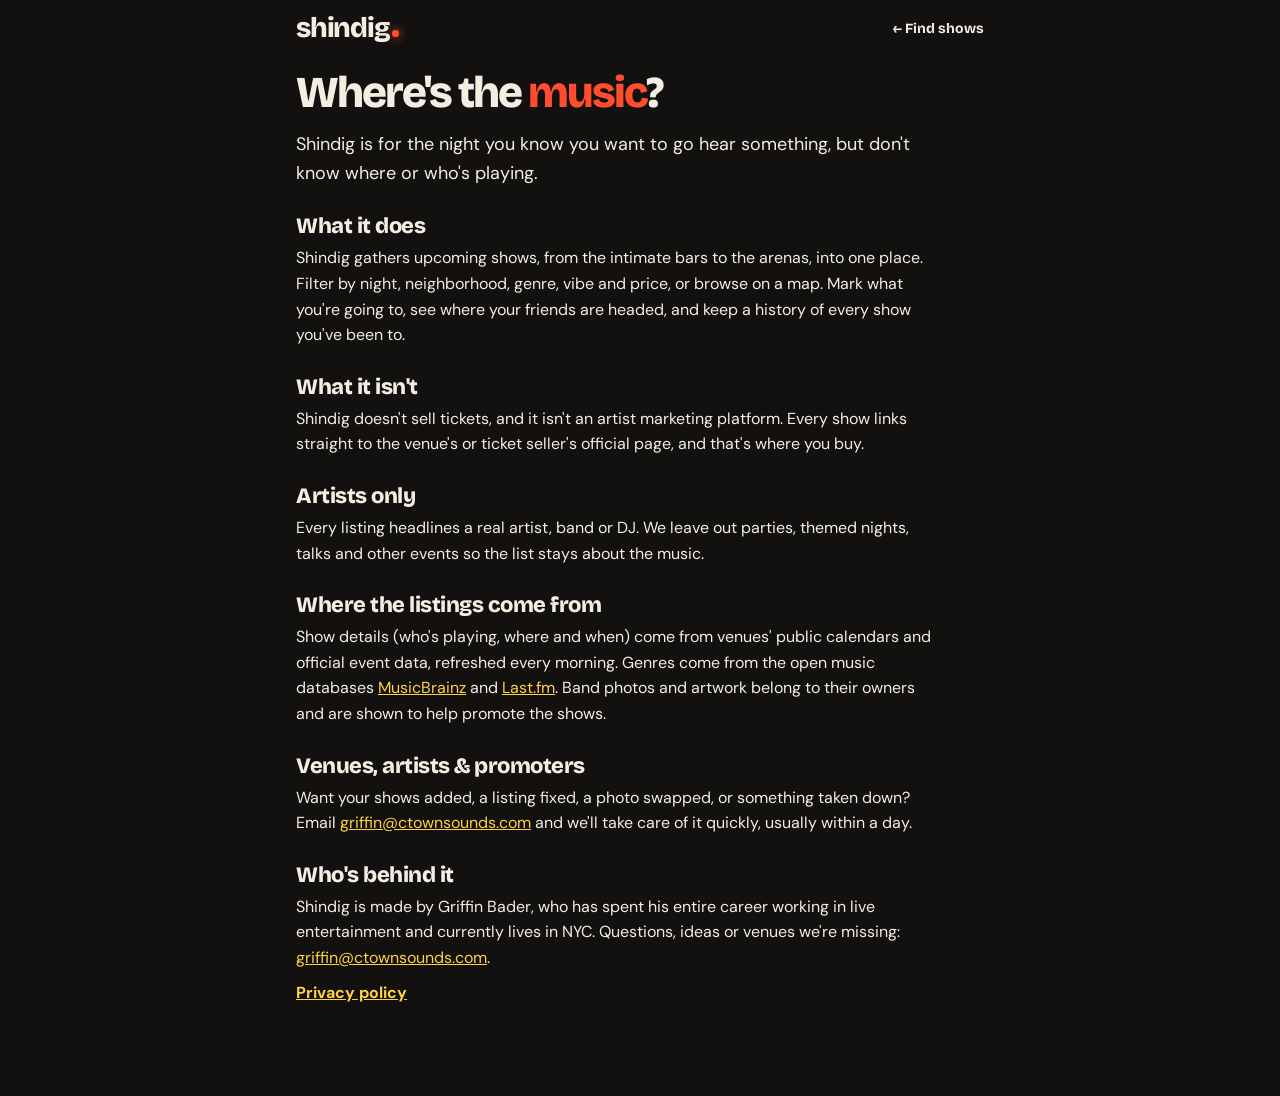
==== about.html @ dea7ee50 "About page: remove dash Co-Authored-By: Claude Opus 5.5 <noreply@anthropic.com>" ====
<!doctype html>
<html lang="en">
<head>
  <meta charset="utf-8">
  <meta name="viewport" content="width=device-width, initial-scale=1, viewport-fit=cover">
  <title>About · Shindig</title>
  <meta name="description" content="Shindig is a free guide to live music in New York City — every show at the city's best venues, filtered by borough, genre and vibe.">
  <meta name="theme-color" content="#121110">
  <link rel="preconnect" href="https://fonts.googleapis.com">
  <link href="https://fonts.googleapis.com/css2?family=Bricolage+Grotesque:opsz,wght@12..96,700;12..96,800&family=DM+Sans:opsz,wght@9..40,400;9..40,600;9..40,700&family=DM+Mono:wght@500&display=swap" rel="stylesheet">
  <link rel="stylesheet" href="styles.css?v=13">
</head>
<body>
  <div class="app">
    <header class="top">
      <a class="brand" href="./"><span class="logo">shindig</span></a>
      <a class="back-link" href="./">← Find shows</a>
    </header>

    <main class="doc">
      <h2>Where's the <em>music</em>?</h2>
      <p class="lede">Shindig is for the night you know you want to go hear something, but don't know where or who's playing.</p>

      <h3>What it does</h3>
      <p>Shindig gathers upcoming shows, from the intimate bars to the arenas, into one place. Filter by night, neighborhood, genre, vibe and price, or browse on a map. Mark what you're going to, see where your friends are headed, and keep a history of every show you've been to.</p>

      <h3>What it isn't</h3>
      <p>Shindig doesn't sell tickets, and it isn't an artist marketing platform. Every show links straight to the venue's or ticket seller's official page, and that's where you buy.</p>

      <h3>Artists only</h3>
      <p>Every listing headlines a real artist, band or DJ. We leave out parties, themed nights, talks and other events so the list stays about the music.</p>

      <h3>Where the listings come from</h3>
      <p>Show details (who's playing, where and when) come from venues' public calendars and official event data, refreshed every morning. Genres come from the open music databases <a href="https://musicbrainz.org">MusicBrainz</a> and <a href="https://www.last.fm">Last.fm</a>. Band photos and artwork belong to their owners and are shown to help promote the shows.</p>

      <h3>Venues, artists &amp; promoters</h3>
      <p>Want your shows added, a listing fixed, a photo swapped, or something taken down? Email <a href="mailto:griffin@ctownsounds.com">griffin@ctownsounds.com</a> and we'll take care of it quickly, usually within a day.</p>

      <h3>Who's behind it</h3>
      <p>Shindig is made by Griffin Bader, who has spent his entire career working in live entertainment and currently lives in NYC. Questions, ideas or venues we're missing: <a href="mailto:griffin@ctownsounds.com">griffin@ctownsounds.com</a>.</p>

      <p class="doc-links"><a href="privacy.html">Privacy policy</a></p>
    </main>
  </div>
</body>
</html>
---- styles.css ----
/* Shindig — gig-poster look: paper, ink, flat screen-print colors. */
:root {
  --paper: #121110;   /* page background */
  --card: #1c1a17;    /* cards, sheets */
  --ink: #f3ede2;     /* text, outlines, shadows (cream) */
  --muted: #a39b8e;
  --line: #f3ede2;
  --black: #141210;   /* text on bright color fills */
  --white: #fffaf1;
  --red: #ff4d2e;
  --blue: #2f4bff;
  --yellow: #ffd23f;
  --pink: #ff9ccf;
  --green: #22c07a;
  --lilac: #b8a2ff;
  --orange: #ff9f1c;
  --radius: 16px;
  --shadow: 4px 4px 0 var(--ink);
  --display: 'Bricolage Grotesque', 'Arial Black', sans-serif;
  --mono: 'DM Mono', ui-monospace, monospace;
}

* { box-sizing: border-box; }
html, body { margin: 0; }
body {
  background: var(--paper);
  color: var(--ink);
  font: 15px/1.45 'DM Sans', system-ui, sans-serif;
  -webkit-font-smoothing: antialiased;
}
button { font: inherit; color: inherit; cursor: pointer; }

.app { max-width: 720px; margin: 0 auto; padding: 0 16px 40px; }

/* ---------- Header ---------- */
.top {
  position: sticky; top: 0; z-index: 5;
  display: flex; align-items: center; justify-content: space-between;
  padding: 14px 0 12px; background: var(--paper);
}
.brand { display: flex; align-items: center; gap: 10px; }
.logo { font: 800 28px/1 var(--display); letter-spacing: -1.2px; }
.logo::after {
  content: ''; display: inline-block; width: .24em; height: .24em; margin-left: .08em;
  background: var(--red); border-radius: 50%; box-shadow: 0 0 10px var(--red);
}
.city {
  font: 800 13px var(--display); color: var(--black); background: var(--yellow); border: 2px solid var(--ink);
  padding: 1px 8px; border-radius: 6px; transform: rotate(-5deg); display: inline-block;
}
.sample-note { font: 500 11px var(--mono); color: var(--muted); text-transform: uppercase; letter-spacing: .04em; margin-top: 4px; }

h2 { font: 800 44px/0.95 var(--display); letter-spacing: -2px; margin: 18px 0 16px; }
h2 em { font-style: normal; color: var(--red); }
h3 {
  font: 800 22px var(--display); letter-spacing: -.5px; margin: 28px 0 10px;
}

/* ---------- Timeframe ---------- */
.when { display: flex; gap: 8px; overflow-x: auto; scrollbar-width: none; padding: 2px 4px 6px 0; }
.when::-webkit-scrollbar, .chips::-webkit-scrollbar, .friend-row::-webkit-scrollbar { display: none; }
.when button {
  flex: none; border: 2px solid var(--ink); background: var(--card); padding: 8px 16px; border-radius: 99px;
  font: 700 15px var(--display); transition: transform .1s;
}
.when button:hover { transform: translateY(-1px); }
.when button.on { background: var(--ink); color: var(--paper); box-shadow: 3px 3px 0 var(--red); }
.date-chip {
  position: relative; flex: none; display: inline-flex; align-items: center; cursor: pointer;
  border: 2px solid var(--ink); background: var(--card); padding: 8px 13px; border-radius: 99px; font: 700 15px var(--display);
}
.date-chip.on { border-style: solid; background: var(--ink); color: var(--paper); box-shadow: 3px 3px 0 var(--red); }
.date-chip input { position: absolute; inset: 0; opacity: 0; cursor: pointer; width: 100%; }

/* ---------- Filter chips ---------- */
.filter-group { margin-top: 14px; }
.filter-label { font: 500 11px var(--mono); text-transform: uppercase; letter-spacing: .06em; color: var(--muted); margin-bottom: 6px; }
.chips { display: flex; gap: 6px; overflow-x: auto; scrollbar-width: none; padding: 2px 0 4px; }
.chip {
  flex: none; border: 2px solid var(--ink); background: transparent; padding: 5px 12px; border-radius: 99px;
  font-weight: 600; font-size: 13px;
}
.chip .n { font: 500 11px var(--mono); margin-left: 5px; opacity: .55; }
.chip.on { background: var(--c, var(--yellow)); color: var(--black); }
.chip.on .n { opacity: .8; }
.chip:disabled { opacity: .3; cursor: default; border-style: dashed; }

.filter-toggle { margin-top: 12px; background: none; border: 0; padding: 0; font: 700 14px var(--display); text-decoration: underline; text-decoration-thickness: 2px; text-underline-offset: 3px; }
.search {
  width: 100%; margin-top: 14px; padding: 12px 16px; border-radius: 12px; border: 2px solid var(--ink);
  background: var(--card); color: var(--ink); font: inherit;
}
.search::placeholder { color: var(--muted); }
.search:focus { outline: none; box-shadow: var(--shadow); }

.result-count { font: 500 12px var(--mono); text-transform: uppercase; color: var(--muted); margin: 18px 0 0; display: flex; justify-content: space-between; }
.result-count button { background: none; border: 0; padding: 0; color: var(--red); font: inherit; text-decoration: underline; }

/* ---------- Day headers ---------- */
.day { display: flex; align-items: center; gap: 10px; margin: 30px 0 12px; }
.day-name { font: 800 34px/1 var(--display); letter-spacing: -1.5px; }
.day-date {
  font: 500 12px var(--mono); text-transform: uppercase; border: 2px solid var(--ink); background: var(--card);
  padding: 2px 8px; border-radius: 6px; transform: rotate(3deg);
}

/* ---------- Show card ---------- */
.card {
  background: var(--card); border: 2px solid var(--ink); border-radius: var(--radius); box-shadow: var(--shadow);
  padding: 12px; margin-bottom: 14px;
  display: grid; grid-template-columns: 112px 1fr; gap: 14px; cursor: pointer;
  transition: transform .12s, box-shadow .12s;
}
.card:hover { transform: translate(-2px, -2px); box-shadow: 6px 6px 0 var(--ink); }
.thumb {
  position: relative; aspect-ratio: 1; border-radius: 10px; border: 2px solid var(--ink); overflow: hidden; align-self: start;
}
.thumb svg, .hero svg { display: block; width: 100%; height: 100%; }
.thumb img, .hero img { width: 100%; height: 100%; object-fit: cover; display: block; }
.time {
  position: absolute; left: 6px; bottom: 6px;
  font: 500 12px var(--mono); background: var(--card); border: 2px solid var(--ink); border-radius: 6px; padding: 1px 6px;
}
.artist { font: 800 21px/1.05 var(--display); letter-spacing: -.6px; }
.support { color: var(--muted); font-size: 13px; margin-top: 3px; }
.where { font-weight: 600; font-size: 14px; margin-top: 8px; }
.where .boro { color: var(--muted); font-weight: 400; }
.tags { display: flex; flex-wrap: wrap; gap: 5px; margin-top: 9px; }
.tag { font-size: 11px; font-weight: 600; padding: 2px 8px; border-radius: 99px; border: 1.5px solid var(--ink); }
.tag.genre { background: var(--ink); color: var(--paper); }
.card-foot { display: flex; align-items: center; justify-content: space-between; margin-top: 12px; gap: 8px; flex-wrap: wrap; }
.price { font: 500 15px var(--mono); }
.price.free { color: var(--black); background: var(--green); padding: 0 6px; border-radius: 4px; border: 1.5px solid var(--ink); font-size: 13px; }
.actions { display: flex; gap: 6px; }
.btn {
  border: 2px solid var(--ink); background: var(--card); padding: 5px 13px; border-radius: 99px; font-size: 13px; font-weight: 700;
  transition: transform .1s;
}
.btn:active { transform: scale(.95); }
.btn.going.on { background: var(--green); color: var(--black); }
.btn.interested.on { background: var(--yellow); color: var(--black); }
.went { color: var(--black); font-weight: 700; font-size: 13px; background: var(--green); border: 1.5px solid var(--ink); padding: 2px 9px; border-radius: 99px; }

/* ---------- Friends ---------- */
.faces { display: flex; align-items: center; gap: 6px; font-size: 12px; font-weight: 600; }
.face-stack { display: flex; }
.face {
  width: 24px; height: 24px; border-radius: 50%; display: grid; place-items: center;
  font: 800 11px var(--display); color: var(--black); border: 2px solid var(--ink); margin-left: -7px;
}
.face-stack .face:first-child { margin-left: 0; }
.face.lg { width: 46px; height: 46px; font-size: 18px; margin: 0; }
.feed-item .face.lg + .face.lg { margin-left: -14px; }

.empty { text-align: center; padding: 40px 16px; border: 2px dashed var(--ink); border-radius: var(--radius); color: var(--muted); }
.empty b { display: block; color: var(--ink); font: 800 20px var(--display); margin-bottom: 4px; }

.feed-item {
  display: flex; gap: 12px; align-items: center; padding: 12px; margin-bottom: 10px; cursor: pointer;
  background: var(--card); border: 2px solid var(--ink); border-radius: 14px;
}
.feed-item:hover { box-shadow: var(--shadow); }
.feed-item p { margin: 0; }
.feed-item .meta { font: 500 12px var(--mono); color: var(--muted); margin-top: 2px; }
.friend-row { display: flex; gap: 16px; overflow-x: auto; padding: 4px 0 6px; scrollbar-width: none; }
.friend-row div { text-align: center; font-size: 13px; font-weight: 600; flex: none; }
.friend-row .face.lg { width: 58px; height: 58px; font-size: 22px; margin: 0 auto 5px; box-shadow: 3px 3px 0 var(--ink); }

/* ---------- My Shows ---------- */
.stats { display: grid; grid-template-columns: repeat(2, 1fr); gap: 12px; }
.stat { color: var(--black); border: 2px solid var(--ink); border-radius: var(--radius); padding: 14px; box-shadow: var(--shadow); }
.stat:nth-child(1) { background: var(--yellow); }
.stat:nth-child(2) { background: var(--pink); }
.stat:nth-child(3) { background: var(--blue); color: var(--white); }
.stat:nth-child(4) { background: var(--green); }
.stat b { display: block; font: 800 44px/1 var(--display); letter-spacing: -2px; }
.stat.text b { font-size: 20px; line-height: 1.1; letter-spacing: -.5px; min-height: 44px; display: flex; align-items: flex-end; }
.stat span { font: 500 11px var(--mono); text-transform: uppercase; letter-spacing: .04em; }
@media (min-width: 560px) { .stats { grid-template-columns: repeat(4, 1fr); } }

.history-item {
  display: flex; justify-content: space-between; align-items: center; gap: 12px; padding: 12px 2px; cursor: pointer;
  border-bottom: 2px solid var(--ink);
}
.history-item:first-of-type { border-top: 2px solid var(--ink); }
.history-item .d { font: 500 12px var(--mono); text-transform: uppercase; white-space: nowrap; }
.history-item .a { font: 800 17px var(--display); letter-spacing: -.3px; }
.history-item .v { color: var(--muted); font-size: 13px; }

/* ---------- Tabs ----------
   Live in the sticky header at the top — a bottom bar fights with the iPhone
   Safari address bar, which sits at the bottom and resizes while scrolling. */
.tabs { display: flex; gap: 4px; }
.tabs button {
  background: none; border: 2px solid transparent; padding: 5px 11px; color: var(--ink); border-radius: 99px;
  font: 700 14px var(--display);
}
.tabs button.active { background: var(--yellow); color: var(--black); border-color: var(--ink); }

/* ---------- Detail sheet ---------- */
.sheet {
  position: fixed; inset: 0; z-index: 20; background: rgba(0,0,0,.7);
  display: flex; align-items: flex-end; justify-content: center;
}
.sheet.hidden { display: none; }
.sheet-body {
  width: 100%; max-width: 720px; max-height: 90vh; overflow-y: auto;
  background: var(--card); border: 2px solid var(--ink); border-bottom: 0; border-radius: 22px 22px 0 0;
  padding: 20px 20px calc(28px + env(safe-area-inset-bottom));
  animation: up .22s cubic-bezier(.2,.9,.3,1.2);
}
@keyframes up { from { transform: translateY(40px); } }
.hero {
  position: relative; height: 240px; margin: -20px -20px 18px; border-bottom: 2px solid var(--ink);
  border-radius: 20px 20px 0 0; overflow: hidden;
}
.sheet-close {
  position: absolute; top: 14px; right: 14px; width: 36px; height: 36px; border-radius: 50%;
  background: var(--card); border: 2px solid var(--ink); font-weight: 800;
}
.sheet .when-line { font: 500 12px var(--mono); text-transform: uppercase; letter-spacing: .04em; }
.sheet .artist { font-size: 38px; letter-spacing: -1.5px; margin-top: 6px; }
.sheet p.desc { font-size: 16px; margin: 14px 0; }
.sheet .actions { margin-top: 18px; }
.sheet .btn { padding: 10px 20px; font-size: 15px; box-shadow: 3px 3px 0 var(--ink); }
.lineup { margin: 14px 0; padding: 0; list-style: none; border-top: 2px solid var(--ink); }
.lineup li { padding: 8px 0; border-bottom: 1.5px solid var(--ink); font-size: 15px; }
.lineup li:first-child { font: 800 17px var(--display); }
.note { font: 500 11px var(--mono); color: var(--muted); margin-top: 18px; }

@media (max-width: 420px) {
  h2 { font-size: 38px; }
  .card { grid-template-columns: 92px 1fr; gap: 12px; }
  .artist { font-size: 19px; }
}

.ticket-link {
  display: inline-block; margin-top: 14px; font: 700 15px var(--display); color: var(--ink);
  text-decoration: underline; text-decoration-thickness: 2px; text-underline-offset: 4px;
}
.ticket-link:hover { color: var(--yellow); }
.thumb img, .hero img { position: absolute; inset: 0; }

/* ---------- Accounts ---------- */
.account-card {
  display: flex; flex-direction: column; gap: 10px; margin: 8px 0 18px;
  padding: 18px; border: 2px solid var(--ink); border-radius: var(--radius); box-shadow: var(--shadow); background: var(--card);
}
.account-card b { font: 800 22px var(--display); letter-spacing: -.5px; }
.account-card p { margin: 0; color: var(--muted); }
.account-card .search { margin: 0; }
.account-card .btn.primary, .add-friend .btn.primary { background: var(--yellow); color: var(--black); padding: 10px 18px; font-size: 15px; align-self: flex-start; }
.form-msg { font-size: 13px; color: var(--yellow); min-height: 1em; }
.swatches { display: flex; gap: 8px; }
.swatches input { position: absolute; opacity: 0; }
.swatches span { display: block; width: 30px; height: 30px; border-radius: 50%; border: 2px solid var(--ink); cursor: pointer; }
.swatches input:checked + span { box-shadow: 0 0 0 3px var(--paper), 0 0 0 5px var(--ink); }

.account-bar, .person { display: flex; align-items: center; gap: 12px; }
.account-bar { margin: 4px 0 18px; }
.account-bar div, .person div { flex: 1; display: flex; flex-direction: column; }
.account-bar b, .person b { font: 800 17px var(--display); }
.account-bar span, .person span { font: 500 12px var(--mono); color: var(--muted); }
.person { padding: 10px 0; border-bottom: 1.5px solid var(--ink); }

.add-friend { display: flex; gap: 8px; align-items: center; }
.add-friend .search { margin: 0; flex: 1; }
.add-friend .btn.primary { align-self: auto; }
.feed-item > .face.lg { flex: none; }

/* Narrow phones: tighten the header so logo + tabs fit on one row. */
@media (max-width: 420px) {
  .logo { font-size: 23px; letter-spacing: -1px; }
  .tabs button { padding: 4px 9px; font-size: 13px; }
  .top { padding: 10px 0 8px; border-bottom: 2px solid var(--ink); margin: 0 -16px; padding-left: 16px; padding-right: 16px; }
}

/* ---------- Share / calendar / invites ---------- */
.sheet-tools { display: flex; flex-wrap: wrap; gap: 8px; margin-top: 16px; }
.sheet-tools .btn { text-decoration: none; color: var(--ink); font-size: 13px; padding: 7px 13px; }
.invite-btn { background: var(--yellow); color: var(--black); padding: 10px 18px; font-size: 15px; margin-bottom: 14px; }
.invite-note {
  background: var(--pink); color: var(--black); border: 2px solid var(--ink); border-radius: 12px;
  padding: 10px 14px; font-weight: 700; margin-bottom: 12px;
}
#toast {
  position: fixed; left: 50%; top: 16px; transform: translate(-50%, -140%); z-index: 50;
  background: var(--yellow); color: var(--black); border: 2px solid var(--ink); border-radius: 99px;
  padding: 8px 18px; font-weight: 700; box-shadow: var(--shadow); transition: transform .25s ease; max-width: calc(100% - 32px);
}
#toast.on { transform: translate(-50%, 0); }

/* ---------- Price slider ---------- */
.price-group .filter-label b { color: var(--ink); font-family: var(--display); font-size: 13px; text-transform: none; letter-spacing: 0; }
#price-range { width: 100%; accent-color: var(--green); margin: 6px 0 0; height: 28px; }
.range-ends { display: flex; justify-content: space-between; font: 500 11px var(--mono); color: var(--muted); text-transform: uppercase; }
.check { display: flex; align-items: center; gap: 8px; margin-top: 8px; font-size: 13px; color: var(--muted); }
.check input { accent-color: var(--green); width: 16px; height: 16px; }

/* ---------- List / map ---------- */
.result-count { align-items: center; }
.result-actions { display: flex; align-items: center; gap: 12px; }
.view-toggle { display: inline-flex; border: 2px solid var(--ink); border-radius: 99px; overflow: hidden; }
.view-toggle button { background: none; border: 0; padding: 4px 12px; font: 700 12px var(--display); color: var(--ink); text-transform: none; text-decoration: none; }
.view-toggle button.on { background: var(--yellow); color: var(--black); }
#map {
  position: relative; height: 62vh; min-height: 360px; margin-top: 14px;
  border: 2px solid var(--ink); border-radius: var(--radius); box-shadow: var(--shadow); overflow: hidden; background: #1a1a1a;
}
.map-empty { position: absolute; z-index: 500; top: 12px; left: 50%; transform: translateX(-50%); background: var(--card); border: 2px solid var(--ink); border-radius: 99px; padding: 6px 14px; font-weight: 700; font-size: 13px; }
.pin span {
  display: grid; place-items: center; width: 34px; height: 34px; border-radius: 50%;
  background: var(--yellow); color: var(--black); border: 2px solid var(--black); font: 800 14px var(--display);
  box-shadow: 2px 2px 0 var(--black);
}
.leaflet-popup-content-wrapper, .leaflet-popup-tip { background: var(--card); color: var(--ink); border: 2px solid var(--ink); }
.leaflet-popup-content-wrapper { border-radius: 14px; }
.leaflet-popup-content { margin: 12px 14px; }
.leaflet-container a.leaflet-popup-close-button { color: var(--ink); }
.leaflet-container { font-family: 'DM Sans', system-ui, sans-serif; }
.pop-venue { font: 800 17px var(--display); }
.pop-hood { font: 500 11px var(--mono); color: var(--muted); text-transform: uppercase; margin-bottom: 6px; }
.pop a { display: flex; flex-direction: column; padding: 6px 0; border-top: 1.5px solid var(--line); cursor: pointer; color: var(--ink); }
.pop a b { font-size: 14px; }
.pop a span { font: 500 11px var(--mono); color: var(--muted); }
.pop a:hover b { color: var(--yellow); }
.pop-more { font: 500 11px var(--mono); color: var(--muted); padding-top: 6px; }
.leaflet-control-attribution { background: rgba(18,17,16,.8) !important; color: var(--muted) !important; }
.leaflet-control-attribution a { color: var(--muted) !important; }
.leaflet-tile-pane { filter: invert(1) hue-rotate(180deg) brightness(.85) contrast(.9) saturate(.6); }

/* ---------- About / Privacy pages & footer ---------- */
a.brand { text-decoration: none; color: var(--ink); }
.back-link { font: 700 14px var(--display); color: var(--ink); text-decoration: none; }
.back-link:hover { color: var(--yellow); }
.doc { max-width: 640px; padding-bottom: 40px; }
.doc h3 { margin: 26px 0 6px; }
.doc p, .doc li { font-size: 16px; line-height: 1.6; }
.doc p { margin: 0 0 10px; }
.doc ul { padding-left: 20px; margin: 6px 0 10px; }
.doc li { margin-bottom: 6px; }
.doc a { color: var(--yellow); }
.doc .lede { font-size: 18px; }
.doc-date { font: 500 12px var(--mono); color: var(--muted); text-transform: uppercase; }
.doc-links { margin-top: 30px; font-weight: 700; }
.site-footer {
  display: flex; justify-content: center; gap: 18px; padding: 28px 0 8px; margin-top: 30px;
  border-top: 2px solid var(--ink); font: 500 12px var(--mono); text-transform: uppercase;
}
.site-footer a { color: var(--muted); text-decoration: none; }
.site-footer a:hover { color: var(--ink); }
.danger-zone { text-align: center; margin-top: 28px; }
.danger-zone button { background: none; border: 0; color: var(--muted); font-size: 13px; text-decoration: underline; cursor: pointer; }
.danger-zone button:hover { color: var(--red); }
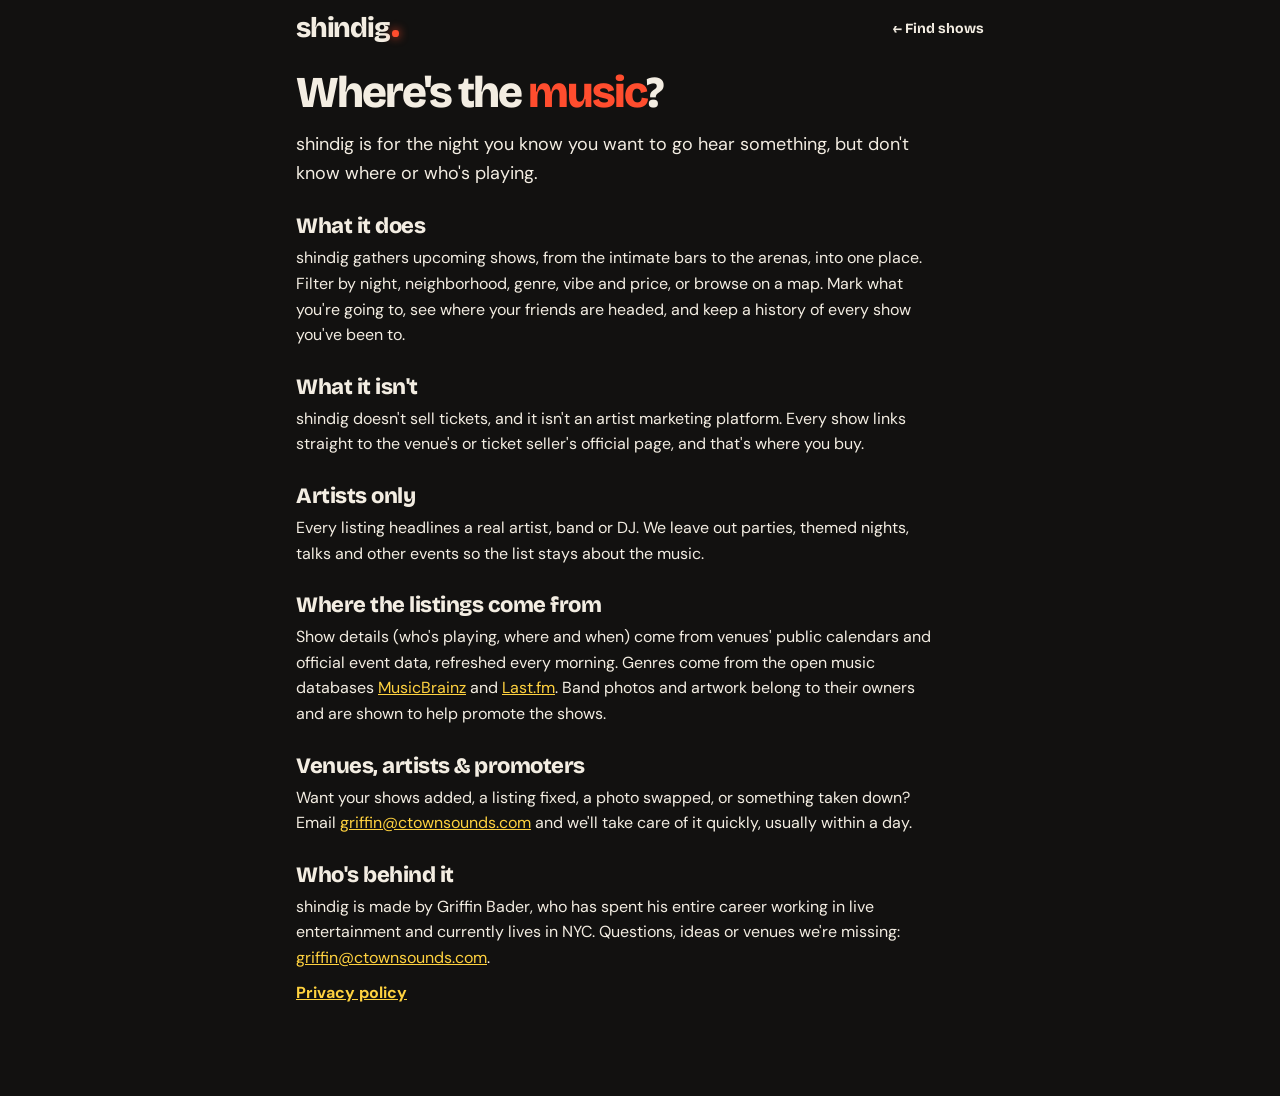
==== commit 5630f8b9: "Lowercase shindig everywhere; welcome note starts with New here? Co-Authored-By: Claude Opus 5.5 <no" ====
--- a/about.html
+++ b/about.html
@@ -2,13 +2,15 @@
 <html lang="en">
 <head>
   <meta charset="utf-8">
-  <meta name="viewport" content="width=device-width, initial-scale=1, viewport-fit=cover">
-  <title>About · Shindig</title>
-  <meta name="description" content="Shindig is a free guide to live music in New York City — every show at the city's best venues, filtered by borough, genre and vibe.">
+  <meta name="viewport" content="width=device-width, initial-scale=1">
+  <title>About · shindig</title>
+  <link rel="icon" type="image/png" href="img/favicon.png">
+  <link rel="apple-touch-icon" href="img/apple-touch-icon.png">
+  <meta name="description" content="shindig is a free guide to live music in New York City. Every show at the city's best venues, filtered by borough, genre and vibe.">
   <meta name="theme-color" content="#121110">
   <link rel="preconnect" href="https://fonts.googleapis.com">
   <link href="https://fonts.googleapis.com/css2?family=Bricolage+Grotesque:opsz,wght@12..96,700;12..96,800&family=DM+Sans:opsz,wght@9..40,400;9..40,600;9..40,700&family=DM+Mono:wght@500&display=swap" rel="stylesheet">
-  <link rel="stylesheet" href="styles.css?v=13">
+  <link rel="stylesheet" href="styles.css?v=20">
 </head>
 <body>
   <div class="app">
@@ -19,13 +21,13 @@
 
     <main class="doc">
       <h2>Where's the <em>music</em>?</h2>
-      <p class="lede">Shindig is for the night you know you want to go hear something, but don't know where or who's playing.</p>
+      <p class="lede">shindig is for the night you know you want to go hear something, but don't know where or who's playing.</p>
 
       <h3>What it does</h3>
-      <p>Shindig gathers upcoming shows, from the intimate bars to the arenas, into one place. Filter by night, neighborhood, genre, vibe and price, or browse on a map. Mark what you're going to, see where your friends are headed, and keep a history of every show you've been to.</p>
+      <p>shindig gathers upcoming shows, from the intimate bars to the arenas, into one place. Filter by night, neighborhood, genre, vibe and price, or browse on a map. Mark what you're going to, see where your friends are headed, and keep a history of every show you've been to.</p>
 
       <h3>What it isn't</h3>
-      <p>Shindig doesn't sell tickets, and it isn't an artist marketing platform. Every show links straight to the venue's or ticket seller's official page, and that's where you buy.</p>
+      <p>shindig doesn't sell tickets, and it isn't an artist marketing platform. Every show links straight to the venue's or ticket seller's official page, and that's where you buy.</p>
 
       <h3>Artists only</h3>
       <p>Every listing headlines a real artist, band or DJ. We leave out parties, themed nights, talks and other events so the list stays about the music.</p>
@@ -37,7 +39,7 @@
       <p>Want your shows added, a listing fixed, a photo swapped, or something taken down? Email <a href="mailto:griffin@ctownsounds.com">griffin@ctownsounds.com</a> and we'll take care of it quickly, usually within a day.</p>
 
       <h3>Who's behind it</h3>
-      <p>Shindig is made by Griffin Bader, who has spent his entire career working in live entertainment and currently lives in NYC. Questions, ideas or venues we're missing: <a href="mailto:griffin@ctownsounds.com">griffin@ctownsounds.com</a>.</p>
+      <p>shindig is made by Griffin Bader, who has spent his entire career working in live entertainment and currently lives in NYC. Questions, ideas or venues we're missing: <a href="mailto:griffin@ctownsounds.com">griffin@ctownsounds.com</a>.</p>
 
       <p class="doc-links"><a href="privacy.html">Privacy policy</a></p>
     </main>
--- a/styles.css
+++ b/styles.css
@@ -290,11 +290,37 @@
 }
 #toast.on { transform: translate(-50%, 0); }
 
-/* ---------- Price slider ---------- */
-.price-group .filter-label b { color: var(--ink); font-family: var(--display); font-size: 13px; text-transform: none; letter-spacing: 0; }
-#price-range { width: 100%; accent-color: var(--green); margin: 6px 0 0; height: 28px; }
-.range-ends { display: flex; justify-content: space-between; font: 500 11px var(--mono); color: var(--muted); text-transform: uppercase; }
-.check { display: flex; align-items: center; gap: 8px; margin-top: 8px; font-size: 13px; color: var(--muted); }
+/* ---------- Price slider ----------
+   Big readout bubble rides above the handle; track fills green up to the price. */
+.price-slider { position: relative; padding: 46px 14px 0; }
+.price-bubble {
+  position: absolute; top: 0; transform: translateX(-50%);
+  /* follows the handle but never leaves the screen; the pointer below marks the exact spot */
+  left: clamp(62px, calc(14px + (100% - 28px) * var(--pct) / 100), calc(100% - 62px));
+  white-space: nowrap; background: var(--green); color: var(--black); border: 2px solid var(--ink); border-radius: 10px;
+  padding: 3px 10px; font: 800 17px var(--display); box-shadow: 2px 2px 0 var(--ink);
+}
+.price-pointer {
+  position: absolute; top: 29px; left: calc(14px + (100% - 28px) * var(--pct) / 100); transform: translateX(-50%) rotate(45deg);
+  width: 10px; height: 10px; background: var(--green); border-right: 2px solid var(--ink); border-bottom: 2px solid var(--ink);
+}
+#price-range {
+  -webkit-appearance: none; appearance: none; width: 100%; height: 10px; margin: 0; border-radius: 99px;
+  border: 2px solid var(--ink); cursor: pointer;
+  background: linear-gradient(to right, var(--green) calc(var(--pct) * 1%), var(--card) calc(var(--pct) * 1%));
+}
+#price-range::-webkit-slider-thumb {
+  -webkit-appearance: none; width: 26px; height: 26px; border-radius: 50%;
+  background: var(--yellow); border: 2px solid var(--ink); box-shadow: 2px 2px 0 var(--ink);
+}
+#price-range::-moz-range-thumb {
+  width: 24px; height: 24px; border-radius: 50%; background: var(--yellow); border: 2px solid var(--ink); box-shadow: 2px 2px 0 var(--ink);
+}
+.price-ticks {
+  display: flex; justify-content: space-between; margin: 8px -6px 0;
+  font: 500 11px var(--mono); color: var(--muted); text-transform: uppercase;
+}
+.check { display: flex; align-items: center; gap: 8px; margin-top: 12px; font-size: 13px; color: var(--muted); }
 .check input { accent-color: var(--green); width: 16px; height: 16px; }
 
 /* ---------- List / map ---------- */
@@ -344,7 +370,7 @@
 .doc-date { font: 500 12px var(--mono); color: var(--muted); text-transform: uppercase; }
 .doc-links { margin-top: 30px; font-weight: 700; }
 .site-footer {
-  display: flex; justify-content: center; gap: 18px; padding: 28px 0 8px; margin-top: 30px;
+  display: flex; justify-content: center; flex-wrap: wrap; gap: 10px 18px; padding: 28px 0 8px; margin-top: 30px;
   border-top: 2px solid var(--ink); font: 500 12px var(--mono); text-transform: uppercase;
 }
 .site-footer a { color: var(--muted); text-decoration: none; }
@@ -352,3 +378,97 @@
 .danger-zone { text-align: center; margin-top: 28px; }
 .danger-zone button { background: none; border: 0; color: var(--muted); font-size: 13px; text-decoration: underline; cursor: pointer; }
 .danger-zone button:hover { color: var(--red); }
+
+/* ---------- Edges & orientation ----------
+   Filter rows wrap instead of scrolling sideways (no half-cut buttons), and the
+   page keeps clear of the iPhone notch / rounded corners in any orientation. */
+.app {
+  padding-left: max(16px, env(safe-area-inset-left));
+  padding-right: max(16px, env(safe-area-inset-right));
+}
+html, body { overflow-x: hidden; }
+.when, .chips { flex-wrap: wrap; overflow: visible; padding-right: 0; }
+.card { margin-right: 4px; }  /* room for the hard shadow */
+.sheet-body { padding-left: max(20px, env(safe-area-inset-left)); padding-right: max(20px, env(safe-area-inset-right)); }
+@media (max-width: 420px) {
+  .when { gap: 6px; }
+  .when button, .date-chip { padding: 6px 12px; font-size: 14px; }
+  .chips { gap: 5px; }
+  .chip { padding: 4px 10px; font-size: 12.5px; }
+  .top { margin: 0 calc(-1 * max(16px, env(safe-area-inset-left))); padding-left: max(16px, env(safe-area-inset-left)); padding-right: max(16px, env(safe-area-inset-right)); }
+}
+
+.price-divider { margin: 36px 0 4px; padding-top: 18px; border-top: 2px dashed var(--ink); display: flex; flex-direction: column; gap: 2px; }
+.price-divider b { font: 800 22px var(--display); letter-spacing: -.5px; }
+.price-divider span { font: 500 12px var(--mono); color: var(--muted); text-transform: uppercase; }
+
+/* ---------- First visit, reports ---------- */
+.welcome {
+  background: var(--yellow); color: var(--black); border: 2px solid var(--ink); border-radius: var(--radius);
+  box-shadow: var(--shadow); padding: 14px 16px; margin: 16px 0 4px; font-size: 15px; line-height: 1.4;
+}
+.welcome p { margin: 0 0 8px; }
+.welcome b { font: 800 17px var(--display); }
+.welcome-actions { display: flex; gap: 8px; margin-top: 10px; }
+.welcome .btn { background: var(--white); color: var(--black); border-color: var(--black); padding: 7px 16px; font-size: 14px; }
+.welcome .btn.welcome-signin { background: var(--black); color: var(--white); }
+.missing-cta { text-align: center; color: var(--muted); font-size: 14px; margin: 26px 0 6px; }
+.missing-cta button, .text-link, .footer-link {
+  background: none; border: 0; padding: 0; color: var(--ink); font: inherit; text-decoration: underline; cursor: pointer;
+}
+.footer-link { color: var(--muted); text-transform: uppercase; text-decoration: none; }
+.footer-link:hover { color: var(--ink); }
+#report-box { margin-top: 10px; }
+.text-link { font: 500 12px var(--mono); color: var(--muted); }
+.report-form { display: flex; flex-direction: column; gap: 8px; margin-top: 8px; }
+.report-form label { display: flex; gap: 8px; align-items: center; font-size: 15px; }
+.report-form input[type=radio] { accent-color: var(--red); width: 18px; height: 18px; }
+.report-form textarea {
+  width: 100%; padding: 10px 12px; border-radius: 12px; border: 2px solid var(--ink); background: var(--paper);
+  color: var(--ink); font: inherit; font-size: 16px; resize: vertical;
+}
+.report-form textarea::placeholder { color: var(--muted); }
+.report-actions { display: flex; align-items: center; gap: 12px; }
+.sheet .report-form .btn { padding: 8px 20px; }
+.form-msg { font-size: 13px; color: var(--muted); }
+.missing-sheet { position: relative; }
+.missing-sheet h3 { margin-top: 4px; padding-right: 44px; }
+.missing-sheet p { color: var(--muted); }
+.logo { white-space: nowrap; }
+@media (max-width: 350px) {
+  .logo { font-size: 20px; letter-spacing: -.8px; }
+  .tabs { gap: 2px; }
+  .tabs button { padding: 4px 7px; font-size: 12px; }
+}
+
+/* ---------- Date range, paging ---------- */
+button.date-chip { color: var(--ink); }
+button.date-chip.on { color: var(--paper); }
+.cal {
+  margin: 8px 0 4px; padding: 12px; max-width: 360px;
+  background: var(--card); border: 2px solid var(--ink); border-radius: var(--radius); box-shadow: var(--shadow);
+}
+.cal-head { display: flex; align-items: center; justify-content: space-between; margin-bottom: 8px; font: 800 17px var(--display); }
+.cal-nav { width: 34px; height: 34px; border-radius: 50%; border: 2px solid var(--ink); background: var(--paper); color: var(--ink); font: 800 18px/1 var(--display); }
+.cal-nav:disabled { opacity: .25; }
+.cal-grid { display: grid; grid-template-columns: repeat(7, 1fr); gap: 3px 0; }
+.cal-dow { text-align: center; font: 500 11px var(--mono); color: var(--muted); padding-bottom: 4px; }
+.cal-day {
+  position: relative; height: 38px; border: 0; background: none; color: var(--ink); font: 700 15px var(--display);
+}
+.cal-day:disabled { color: var(--muted); opacity: .35; }
+.cal-day.has::after { content: ''; position: absolute; left: 50%; bottom: 4px; width: 4px; height: 4px; margin-left: -2px; border-radius: 50%; background: var(--red); }
+.cal-day.today { text-decoration: underline; text-underline-offset: 3px; }
+.cal-day.in { background: color-mix(in srgb, var(--ink) 18%, transparent); }
+.cal-day.start { border-radius: 99px 0 0 99px; }
+.cal-day.end { border-radius: 0 99px 99px 0; }
+.cal-day.start.end { border-radius: 99px; }
+.cal-day.start, .cal-day.end { background: var(--ink); color: var(--paper); }
+.cal-day.start::after, .cal-day.end::after { background: var(--red); }
+.cal-foot { display: flex; align-items: center; justify-content: space-between; gap: 8px; flex-wrap: wrap; margin-top: 10px; font-size: 12px; color: var(--muted); }
+.cal-foot .btn { padding: 6px 14px; font-size: 13px; margin-left: 6px; }
+.cal-foot .cal-done { background: var(--ink); color: var(--paper); }
+.load-more {
+  display: block; margin: 22px auto 6px; border: 2px solid var(--ink); background: var(--card); color: var(--ink);
+  padding: 10px 20px; border-radius: 99px; font: 700 14px var(--display);
+}
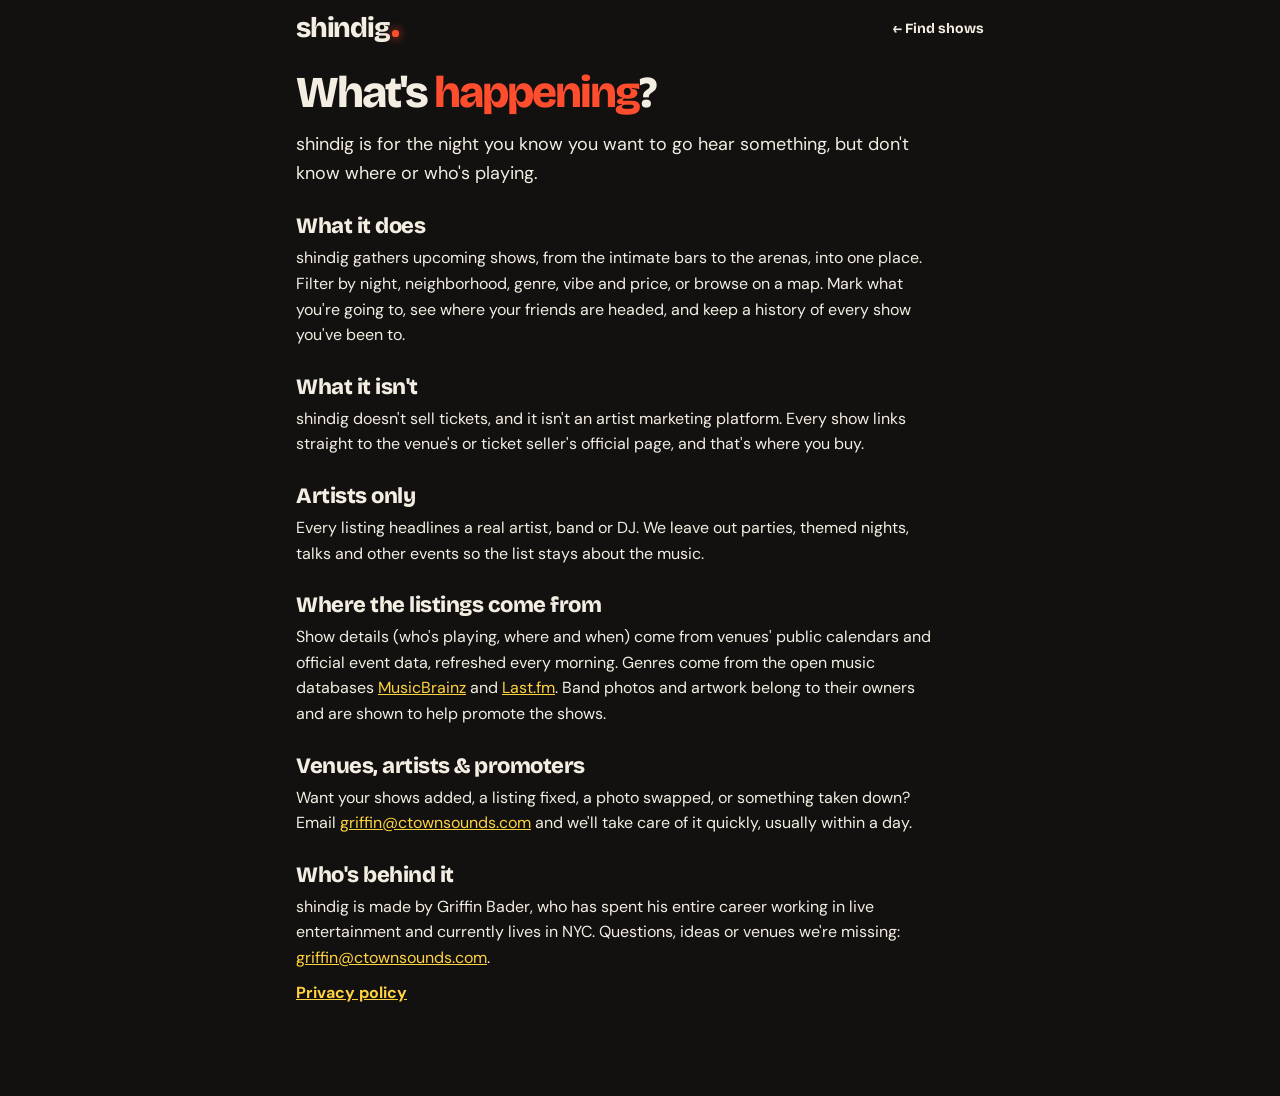
==== commit ec62baf1: "What's happening? everywhere: About heading, link preview text and image Co-Authored-By: Claude Opus" ====
--- a/about.html
+++ b/about.html
@@ -2,7 +2,7 @@
 <html lang="en">
 <head>
   <meta charset="utf-8">
-  <meta name="viewport" content="width=device-width, initial-scale=1">
+  <meta name="viewport" content="width=device-width, initial-scale=1, maximum-scale=1">
   <title>About · shindig</title>
   <link rel="icon" type="image/png" href="img/favicon.png">
   <link rel="apple-touch-icon" href="img/apple-touch-icon.png">
@@ -20,7 +20,7 @@
     </header>
 
     <main class="doc">
-      <h2>Where's the <em>music</em>?</h2>
+      <h2>What's <em>happening</em>?</h2>
       <p class="lede">shindig is for the night you know you want to go hear something, but don't know where or who's playing.</p>
 
       <h3>What it does</h3>
--- a/styles.css
+++ b/styles.css
@@ -116,9 +116,9 @@
   position: relative; aspect-ratio: 1; border-radius: 10px; border: 2px solid var(--ink); overflow: hidden; align-self: start;
 }
 .thumb svg, .hero svg { display: block; width: 100%; height: 100%; }
-.thumb img, .hero img { width: 100%; height: 100%; object-fit: cover; display: block; }
+.thumb img, .hero img { width: 100%; height: 100%; object-fit: cover; object-position: center 25%; display: block; }
 .time {
-  position: absolute; left: 6px; bottom: 6px;
+  position: absolute; left: 6px; bottom: 6px; white-space: nowrap; max-width: calc(100% - 12px);
   font: 500 12px var(--mono); background: var(--card); border: 2px solid var(--ink); border-radius: 6px; padding: 1px 6px;
 }
 .artist { font: 800 21px/1.05 var(--display); letter-spacing: -.6px; }
@@ -211,9 +211,11 @@
 }
 @keyframes up { from { transform: translateY(40px); } }
 .hero {
-  position: relative; height: 240px; margin: -20px -20px 18px; border-bottom: 2px solid var(--ink);
-  border-radius: 20px 20px 0 0; overflow: hidden;
-}
+  position: relative; aspect-ratio: 16 / 9; max-height: 52vh; width: calc(100% + 40px); margin: -20px -20px 18px;
+  border-bottom: 2px solid var(--ink); border-radius: 20px 20px 0 0; overflow: hidden;
+}
+.hero .hero-blur { object-fit: cover; filter: blur(20px) brightness(.55); transform: scale(1.2); }
+.hero img.hero-photo { object-fit: contain; }
 .sheet-close {
   position: absolute; top: 14px; right: 14px; width: 36px; height: 36px; border-radius: 50%;
   background: var(--card); border: 2px solid var(--ink); font-weight: 800;
@@ -472,3 +474,57 @@
   display: block; margin: 22px auto 6px; border: 2px solid var(--ink); background: var(--card); color: var(--ink);
   padding: 10px 20px; border-radius: 99px; font: 700 14px var(--display);
 }
+
+/* ---------- Sign-in link sent ---------- */
+.sent-card { align-items: stretch; }
+.sent-box {
+  display: flex; flex-direction: column; align-items: center; text-align: center; gap: 8px;
+  background: var(--yellow); color: var(--black); border: 2px solid var(--ink); border-radius: var(--radius);
+  box-shadow: var(--shadow); padding: 26px 18px;
+}
+.sent-box .sent-icon { font-size: 34px; line-height: 1; }
+.account-card .sent-box b { font: 800 28px var(--display); letter-spacing: -1px; color: var(--black); }
+.account-card .sent-box p { color: var(--black); font-size: 15px; max-width: 30ch; }
+.sent-box strong { overflow-wrap: anywhere; }
+.sent-card .text-link { align-self: center; margin-top: 4px; }
+
+/* ---------- Home screen app ---------- */
+.install-card {
+  display: flex; gap: 12px; align-items: flex-start; margin: 16px 0 4px; padding: 14px;
+  background: var(--card); border: 2px solid var(--ink); border-radius: var(--radius); box-shadow: var(--shadow);
+}
+.install-card img { border-radius: 10px; border: 2px solid var(--ink); flex: none; }
+.install-card b { font: 800 17px var(--display); }
+.install-card p { margin: 4px 0 0; font-size: 14px; color: var(--muted); line-height: 1.45; }
+.install-card p b { font-family: inherit; font-size: 14px; font-weight: 700; color: var(--ink); }
+.ios-share { width: 17px; height: 17px; vertical-align: -3px; color: var(--ink); }
+.install-actions { display: flex; align-items: center; gap: 14px; margin-top: 10px; }
+.install-go { background: var(--yellow); color: var(--black); }
+.install-actions .text-link { font-size: 12px; }
+.code-form { display: flex; gap: 8px; width: 100%; max-width: 280px; margin-top: 6px; }
+.code-form input {
+  flex: 1; min-width: 0; padding: 10px 12px; border-radius: 12px; border: 2px solid var(--black); background: var(--white);
+  color: var(--black); font: 700 20px var(--mono); letter-spacing: .15em; text-align: center;
+}
+.code-form .btn { background: var(--black); color: var(--white); border-color: var(--black); padding: 10px 16px; font-size: 15px; }
+.sent-box .form-msg { color: var(--black); }
+
+/* ---------- Private plans ---------- */
+.privacy-toggle {
+  display: flex; align-items: center; justify-content: space-between; gap: 10px; width: 100%; margin-top: 12px;
+  padding: 10px 14px; border: 2px dashed var(--ink); border-radius: 12px; background: none; color: var(--ink);
+  font: 600 14px inherit; font-family: inherit; text-align: left; cursor: pointer;
+}
+.privacy-toggle span { font: 500 12px var(--mono); color: var(--muted); text-decoration: underline; white-space: nowrap; }
+.privacy-setting {
+  display: flex; gap: 12px; align-items: flex-start; margin: 30px 0 0; padding: 14px; cursor: pointer;
+  border: 2px solid var(--ink); border-radius: var(--radius); background: var(--card);
+}
+.privacy-setting input { width: 20px; height: 20px; margin-top: 2px; accent-color: var(--red); flex: none; }
+.privacy-setting span { display: flex; flex-direction: column; gap: 3px; font-size: 13px; color: var(--muted); line-height: 1.4; }
+.privacy-setting b { font: 800 16px var(--display); color: var(--ink); }
+
+/* iPhones zoom in on any text box under 16px and stay zoomed, cutting off the page edges. Never go below 16. */
+input, textarea, select, .search { font-size: 16px; }
+.code-form input { font-size: 20px; }
+html { -webkit-text-size-adjust: 100%; text-size-adjust: 100%; }
